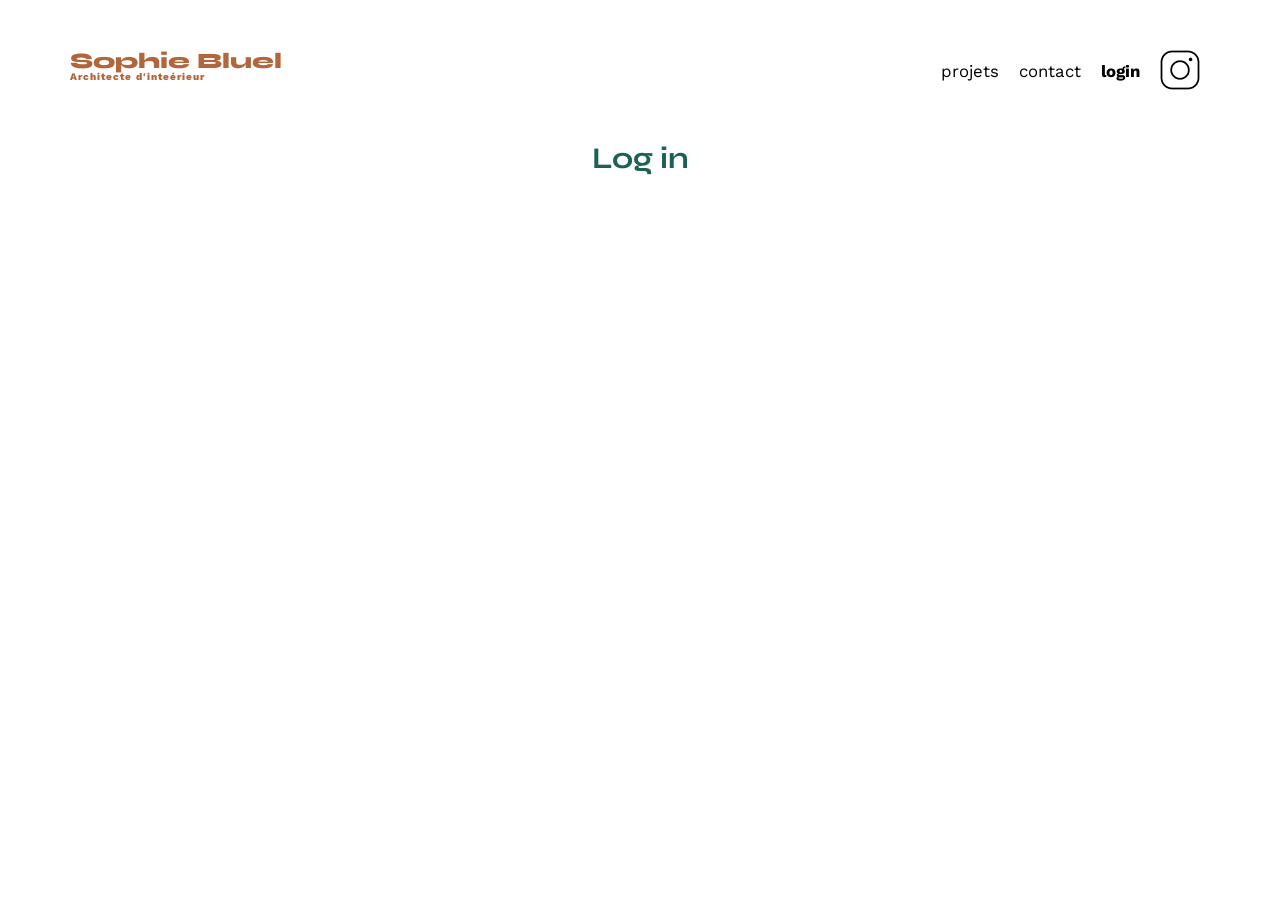
==== FrontEnd/login.html @ c735fb06 "[ADD] beggin of login page" ====
<!DOCTYPE html>
<html lang="fr">
<head>
	<meta charset="UTF-8">
	<title>Sophie Bluel - Architecte d'intérieur</title>
	<meta name="viewport" content="width=device-width, initial-scale=1.0">
	<link rel="preconnect" href="https://fonts.googleapis.com">
	<link rel="preconnect" href="https://fonts.gstatic.com" crossorigin>
	<link href="https://fonts.googleapis.com/css2?family=Syne:wght@700;800&family=Work+Sans&display=swap" rel="stylesheet">
	<meta name="description" content="">
	<link rel="stylesheet" href="./assets/style.css">
</head>
<body>
    <header>
        <h1>Sophie Bluel <span>Architecte d'inteérieur</span></h1>
        <nav>
            <ul>
                <li>projets</li>
                <li>contact</li>
                <li class="log">login</li>
                <li><img src="./assets/icons/instagram.png" alt="Instagram"></li>
            </ul>
        </nav>
    </header>
    <main>
        <section id="login">
		    <h2>Log in</h2>
        </section>
    </main>
</body>
---- FrontEnd/assets/style.css ----
/* http://meyerweb.com/eric/tools/css/reset/
   v2.0 | 20110126
   License: none (public domain)
*/

html, body, div, span, applet, object, iframe,
h1, h2, h3, h4, h5, h6, p, blockquote, pre,
a, abbr, acronym, address, big, cite, code,
del, dfn, em, img, ins, kbd, q, s, samp,
small, strike, strong, sub, sup, tt, var,
b, u, i, center,
dl, dt, dd, ol, ul, li,
fieldset, form, label, legend,
table, caption, tbody, tfoot, thead, tr, th, td,
article, aside, canvas, details, embed,
figure, figcaption, footer, header, hgroup,
menu, nav, output, ruby, section, summary,
time, mark, audio, video {
	margin: 0;
	padding: 0;
	border: 0;
	font-size: 100%;
	font: inherit;
	vertical-align: baseline;
}
/* HTML5 display-role reset for older browsers */
article, aside, details, figcaption, figure,
footer, header, hgroup, menu, nav, section {
	display: block;
}
body {
	line-height: 1;
}
ol, ul {
	list-style: none;
}
blockquote, q {
	quotes: none;
}
blockquote:before, blockquote:after,
q:before, q:after {
	content: '';
	content: none;
}
table {
	border-collapse: collapse;
	border-spacing: 0;
}
/** end reset css**/
body {
	max-width: 1140px;
	margin:auto;
	font-family: 'Work Sans' ;
	font-size: 14px;
}
header {
	display: flex;
	justify-content: space-between;
	margin: 50px 0
}
section {
	margin: 50px 0
}

h1{
	display: flex;
	flex-direction: column;
	font-family: 'Syne';
	font-size: 22px;
	font-weight: 800;
	color: #B1663C
}

h1 > span {
	font-family: 'Work Sans';
	font-size:10px;
	letter-spacing: 0.1em;
;
}

.filtres {
    display: flex;
    align-items: flex-start;
    margin-top: 2%;
    font-weight: bold;
    margin-bottom: 2%;
    list-style: none;
    margin-left: auto;
    margin-right: auto;
	width: 60%;
}

button {
	font-family: 'Syne';
	font-size: 20px;
	color: #1D6154;
	background-color: white;
}

.active {
	background-color: #1D6154;
	color: white;
}

.li_fil {
    display: inline;
    border:1px solid grey;
    border-radius: 20px;
    margin-right: 1%;
    margin-bottom: 1%;
    padding: 1%;
    padding-left: 2%;
    padding-right: 2%;
    margin-left: auto;
    margin-right: auto;
}

.work {
	display: none;
}

.show {
	display: block;
}

h2 {
	font-family: 'Syne';
	font-weight: 700;
	font-size: 30px;
	color: #1D6154
}
nav ul {
	display: flex;
	align-items: center;
	list-style-type: none;

}
nav li {
	padding: 0 10px;
	font-size: 1.2em;
}

li:hover, a:hover {
	color: #B1663C;
}

#introduction {
	display: flex;
	align-items: center;
}
#introduction figure {
	flex: 1
}
#introduction img {
	display: block;
	margin: auto;
	width: 80%;
}

#introduction article {
	flex: 1
}
#introduction h2 {
	margin-bottom: 1em;
}

#introduction p {
	margin-bottom: 0.5em;
}
#portfolio h2, #login h2 {
	text-align: center;
	margin-bottom: 1em;
}
.gallery {
	width: 100%;
	display: grid;
	grid-template-columns: 1fr 1fr 1fr;
	grid-column-gap: 20px;
	grid-row-gap: 20px;
}

.gallery img {
	width: 100%;

}
#contact {
	width: 50%;
margin: auto;
}
#contact > * {
	text-align: center;

}
#contact h2{
	margin-bottom: 20px;
}
#contact form {
	text-align: left;
	margin-top:30px;
	display: flex;
	flex-direction: column;
}

#contact input {
	height: 50px;
	font-size: 1.2em;
	border: none;
	box-shadow: 0px 4px 14px rgba(0, 0, 0, 0.09);
}
#contact label {
	margin: 2em 0 1em 0;
}
#contact textarea {
	border: none;
	box-shadow: 0px 4px 14px rgba(0, 0, 0, 0.09);
}

input[type="submit"]{
	font-family: 'Syne';
	font-weight: 700;
	color: white;
	background-color: #1D6154;
	margin : 2em auto ;
	width: 180px;
	text-align: center;
	border-radius: 60px ;
}

a {
    text-decoration: none;
	color: black;
}

footer nav ul {
	display: flex;
	justify-content: flex-end;
	margin: 2em
}

.log {
	font-weight: bold;
}
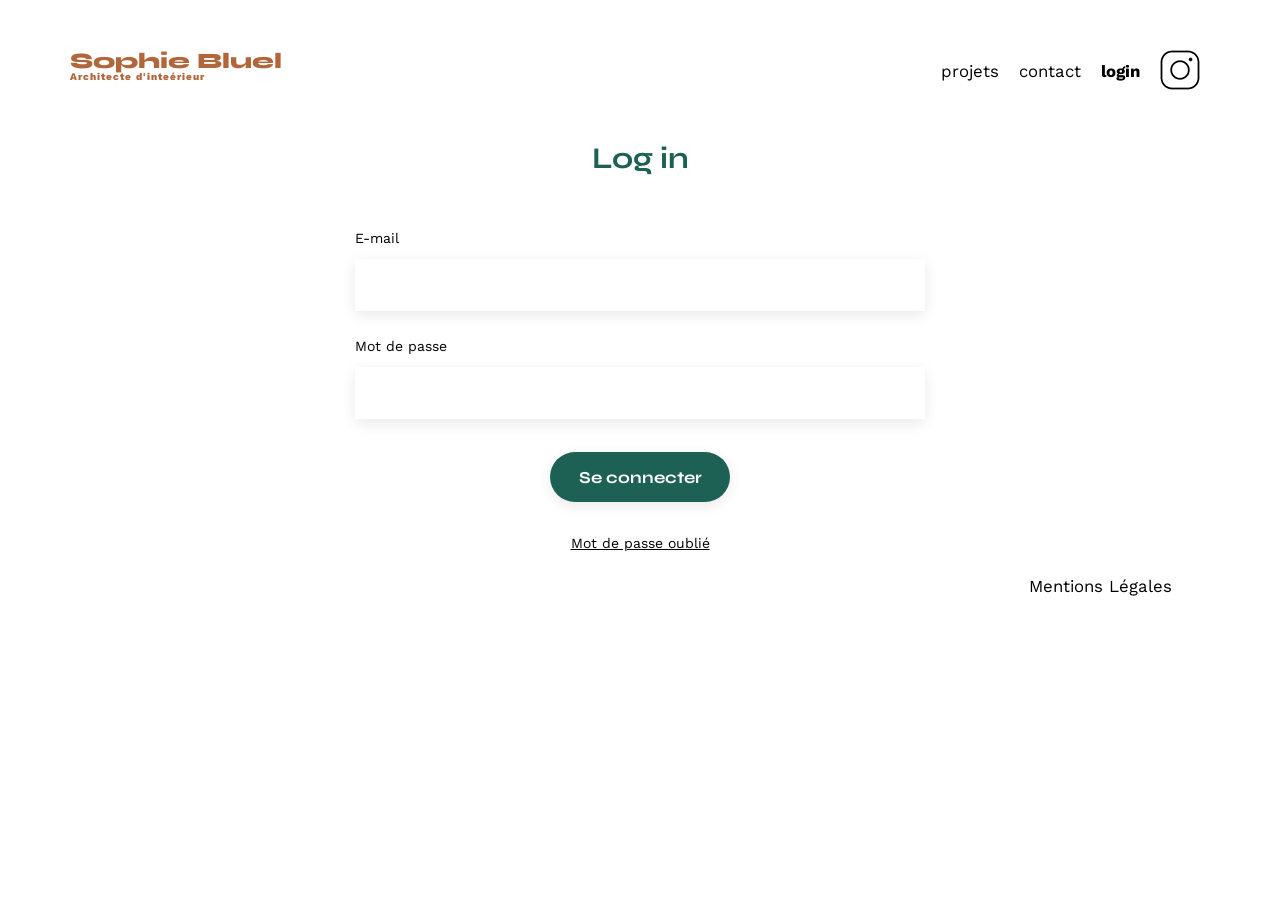
==== commit 02634d12: "[ADD] login page" ====
--- a/FrontEnd/login.html
+++ b/FrontEnd/login.html
@@ -25,6 +25,21 @@
     <main>
         <section id="login">
 		    <h2>Log in</h2>
+            <form class="input">
+                <label for="email">E-mail</label>
+                <input type="email">
+                <label for="password">Mot de passe</label>
+                <input type="password">
+                <input type="submit" value="Se connecter">
+                <a class="forgot-pass">Mot de passe oublié</a>
+            </form>
         </section>
     </main>
+    <footer>
+        <nav>
+            <ul>
+                <li>Mentions Légales</li>
+            </ul>
+        </nav>
+    </footer>
 </body>
--- a/FrontEnd/assets/style.css
+++ b/FrontEnd/assets/style.css
@@ -183,31 +183,31 @@
 	width: 100%;
 
 }
-#contact {
+#contact, #login {
 	width: 50%;
 margin: auto;
 }
-#contact > * {
+#contact > *, #login > * {
 	text-align: center;
 
 }
-#contact h2{
+#contact h2, #login > * {
 	margin-bottom: 20px;
 }
-#contact form {
+#contact form, #login form {
 	text-align: left;
 	margin-top:30px;
 	display: flex;
 	flex-direction: column;
 }
 
-#contact input {
+#contact input, #login input {
 	height: 50px;
 	font-size: 1.2em;
 	border: none;
 	box-shadow: 0px 4px 14px rgba(0, 0, 0, 0.09);
 }
-#contact label {
+#contact label, #login label {
 	margin: 2em 0 1em 0;
 }
 #contact textarea {
@@ -239,4 +239,9 @@
 
 .log {
 	font-weight: bold;
+}
+
+.forgot-pass {
+	text-decoration:underline;
+	margin: auto;
 }
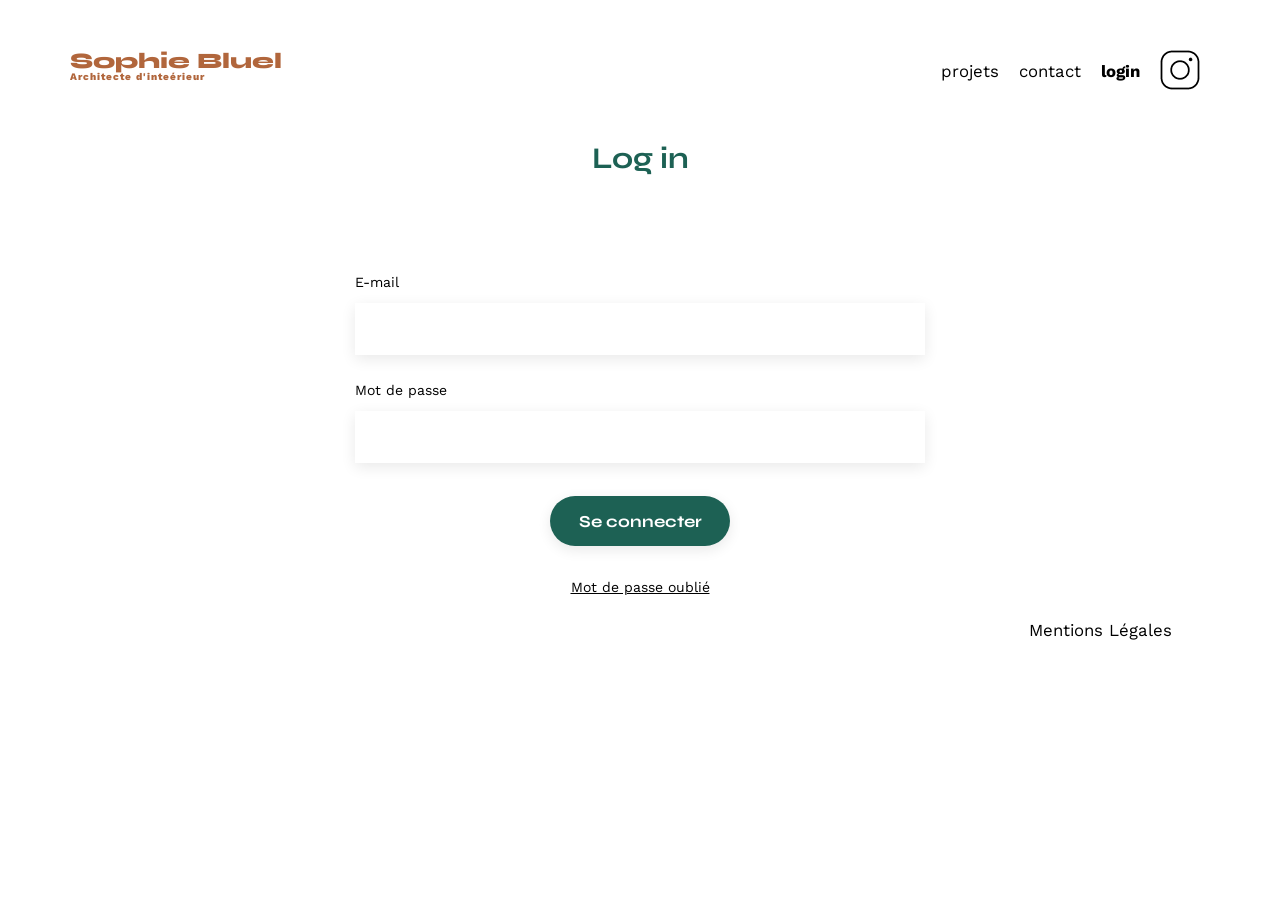
==== commit 259e7a2f: "[add] login page functionnal" ====
--- a/FrontEnd/login.html
+++ b/FrontEnd/login.html
@@ -25,12 +25,13 @@
     <main>
         <section id="login">
 		    <h2>Log in</h2>
+            <p id="login-error-msg">Invalid username <span id="error-msg-second-line">and/or password</span></p>
             <form class="input">
                 <label for="email">E-mail</label>
-                <input type="email">
+                <input class="log-mail" type="email" name="username" required>
                 <label for="password">Mot de passe</label>
-                <input type="password">
-                <input type="submit" value="Se connecter">
+                <input class="log-pass" type="password" name="password" required>
+                <input class="submit" type="submit" value="Se connecter">
                 <a class="forgot-pass">Mot de passe oublié</a>
             </form>
         </section>
@@ -42,4 +43,5 @@
             </ul>
         </nav>
     </footer>
+    <script type="text/javascript" src="login.js"></script>
 </body>
--- a/FrontEnd/assets/style.css
+++ b/FrontEnd/assets/style.css
@@ -241,6 +241,11 @@
 	font-weight: bold;
 }
 
+#login-error-msg {
+	color: red;
+	opacity: 0;
+}
+
 .forgot-pass {
 	text-decoration:underline;
 	margin: auto;
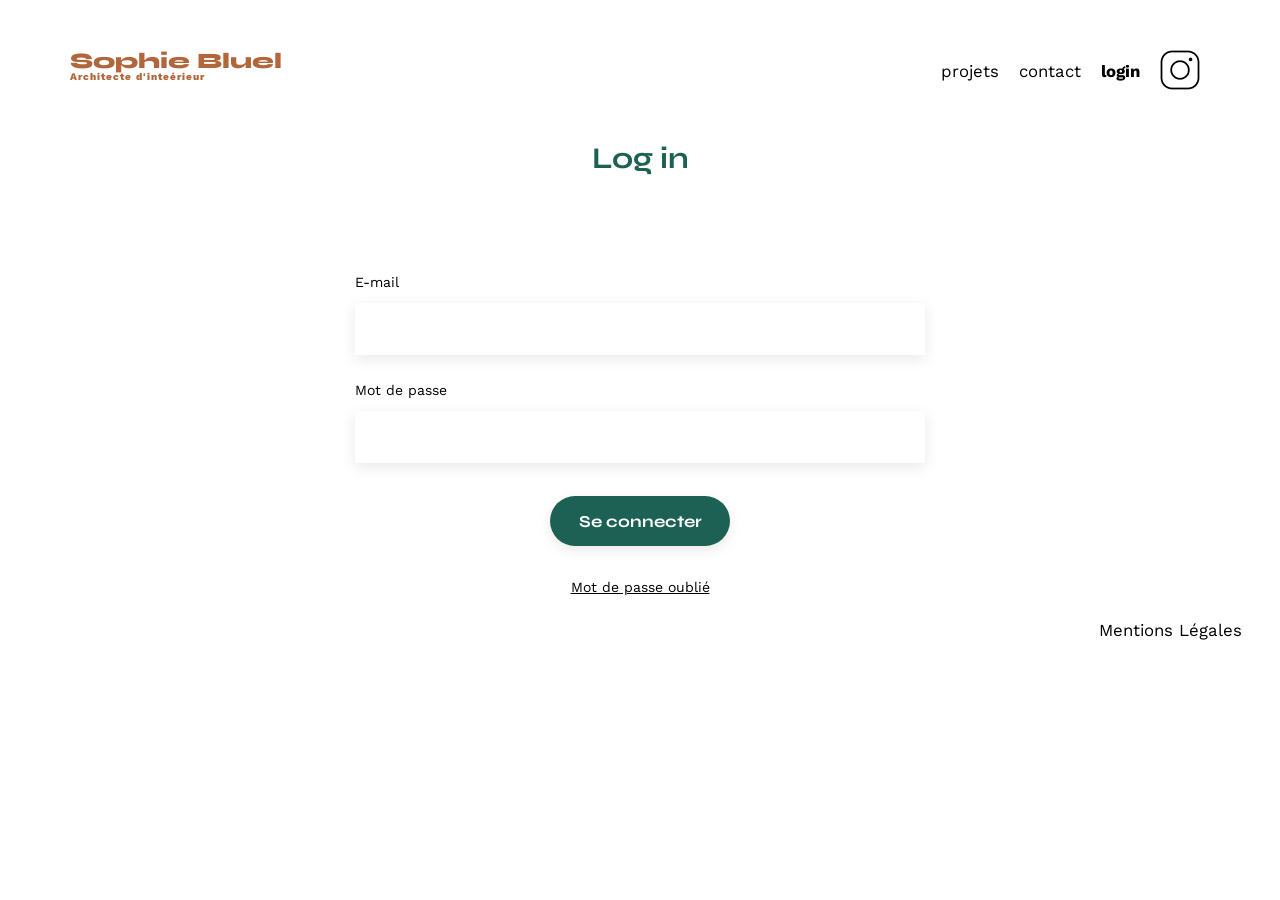
==== commit 20a1799a: "[ADD] modif" ====
--- a/FrontEnd/login.html
+++ b/FrontEnd/login.html
@@ -11,7 +11,7 @@
 	<link rel="stylesheet" href="./assets/style.css">
 </head>
 <body>
-    <header>
+    <header class="div_head">
         <h1>Sophie Bluel <span>Architecte d'inteérieur</span></h1>
         <nav>
             <ul>
@@ -25,7 +25,7 @@
     <main>
         <section id="login">
 		    <h2>Log in</h2>
-            <p id="login-error-msg">Invalid username <span id="error-msg-second-line">and/or password</span></p>
+            <p class="login-error-msg">Invalid username <span id="error-msg-second-line">and/or password</span></p>
             <form class="input">
                 <label for="email">E-mail</label>
                 <input class="log-mail" type="email" name="username" required>
--- a/FrontEnd/assets/style.css
+++ b/FrontEnd/assets/style.css
@@ -3,19 +3,87 @@
    License: none (public domain)
 */
 
-html, body, div, span, applet, object, iframe,
-h1, h2, h3, h4, h5, h6, p, blockquote, pre,
-a, abbr, acronym, address, big, cite, code,
-del, dfn, em, img, ins, kbd, q, s, samp,
-small, strike, strong, sub, sup, tt, var,
-b, u, i, center,
-dl, dt, dd, ol, ul, li,
-fieldset, form, label, legend,
-table, caption, tbody, tfoot, thead, tr, th, td,
-article, aside, canvas, details, embed,
-figure, figcaption, footer, header, hgroup,
-menu, nav, output, ruby, section, summary,
-time, mark, audio, video {
+html,
+body,
+div,
+span,
+applet,
+object,
+iframe,
+h1,
+h2,
+h3,
+h4,
+h5,
+h6,
+p,
+blockquote,
+pre,
+a,
+abbr,
+acronym,
+address,
+big,
+cite,
+code,
+del,
+dfn,
+em,
+img,
+ins,
+kbd,
+q,
+s,
+samp,
+small,
+strike,
+strong,
+sub,
+sup,
+tt,
+var,
+b,
+u,
+i,
+center,
+dl,
+dt,
+dd,
+ol,
+ul,
+li,
+fieldset,
+form,
+label,
+legend,
+table,
+caption,
+tbody,
+tfoot,
+thead,
+tr,
+th,
+td,
+article,
+aside,
+canvas,
+details,
+embed,
+figure,
+figcaption,
+footer,
+header,
+hgroup,
+menu,
+nav,
+output,
+ruby,
+section,
+summary,
+time,
+mark,
+audio,
+video {
 	margin: 0;
 	padding: 0;
 	border: 0;
@@ -23,46 +91,75 @@
 	font: inherit;
 	vertical-align: baseline;
 }
+
 /* HTML5 display-role reset for older browsers */
-article, aside, details, figcaption, figure,
-footer, header, hgroup, menu, nav, section {
+article,
+aside,
+details,
+figcaption,
+figure,
+footer,
+header,
+hgroup,
+menu,
+nav,
+section {
 	display: block;
 }
+
 body {
 	line-height: 1;
 }
-ol, ul {
+
+ol,
+ul {
 	list-style: none;
 }
-blockquote, q {
+
+blockquote,
+q {
 	quotes: none;
 }
-blockquote:before, blockquote:after,
-q:before, q:after {
+
+blockquote:before,
+blockquote:after,
+q:before,
+q:after {
 	content: '';
 	content: none;
 }
+
 table {
 	border-collapse: collapse;
 	border-spacing: 0;
 }
+
 /** end reset css**/
 body {
+	margin: auto;
+	font-family: 'Work Sans';
+	font-size: 14px;
+}
+
+.div_head {
 	max-width: 1140px;
-	margin:auto;
-	font-family: 'Work Sans' ;
-	font-size: 14px;
-}
-header {
+	margin: auto;
 	display: flex;
 	justify-content: space-between;
-	margin: 50px 0
-}
+	margin-top: 50px;
+	margin-bottom: 50px;
+}
+
+main {
+	max-width: 1140px;
+	margin: auto;
+}
+
 section {
 	margin: 50px 0
 }
 
-h1{
+h1 {
 	display: flex;
 	flex-direction: column;
 	font-family: 'Syne';
@@ -71,22 +168,21 @@
 	color: #B1663C
 }
 
-h1 > span {
+h1>span {
 	font-family: 'Work Sans';
-	font-size:10px;
+	font-size: 10px;
 	letter-spacing: 0.1em;
-;
+	;
 }
 
 .filtres {
-    display: flex;
-    align-items: flex-start;
-    margin-top: 2%;
-    font-weight: bold;
-    margin-bottom: 2%;
-    list-style: none;
-    margin-left: auto;
-    margin-right: auto;
+	display: flex;
+	align-items: flex-start;
+	font-weight: bold;
+	margin-bottom: 20px;
+	list-style: none;
+	margin-left: auto;
+	margin-right: auto;
 	width: 60%;
 }
 
@@ -103,24 +199,20 @@
 }
 
 .li_fil {
-    display: inline;
-    border:1px solid grey;
-    border-radius: 20px;
-    margin-right: 1%;
-    margin-bottom: 1%;
-    padding: 1%;
-    padding-left: 2%;
-    padding-right: 2%;
-    margin-left: auto;
-    margin-right: auto;
+	display: inline;
+	border: 1px solid grey;
+	border-radius: 20px;
+	margin-right: 1%;
+	margin-bottom: 1%;
+	padding: 1%;
+	padding-left: 2%;
+	padding-right: 2%;
+	margin-left: auto;
+	margin-right: auto;
 }
 
 .work {
 	display: none;
-}
-
-.show {
-	display: block;
 }
 
 h2 {
@@ -129,28 +221,33 @@
 	font-size: 30px;
 	color: #1D6154
 }
+
 nav ul {
 	display: flex;
 	align-items: center;
 	list-style-type: none;
 
 }
+
 nav li {
 	padding: 0 10px;
 	font-size: 1.2em;
 }
 
-li:hover, a:hover {
+li:hover,
+a:hover {
 	color: #B1663C;
 }
 
 #introduction {
-	display: flex;
+	display: block;
 	align-items: center;
 }
+
 #introduction figure {
 	flex: 1
 }
+
 #introduction img {
 	display: block;
 	margin: auto;
@@ -160,6 +257,7 @@
 #introduction article {
 	flex: 1
 }
+
 #introduction h2 {
 	margin-bottom: 1em;
 }
@@ -167,10 +265,13 @@
 #introduction p {
 	margin-bottom: 0.5em;
 }
-#portfolio h2, #login h2 {
+
+#portfolio h2,
+#login h2 {
 	text-align: center;
 	margin-bottom: 1em;
 }
+
 .gallery {
 	width: 100%;
 	display: grid;
@@ -179,55 +280,136 @@
 	grid-row-gap: 20px;
 }
 
-.gallery img {
+.gallery_popup {
+	width: 75%;
+	margin: auto;
+	display: grid;
+	grid-template-columns: 1fr 1fr 1fr 1fr 1fr;
+	grid-row-gap: 10px;
+	grid-column-gap: 10px;
+	padding-bottom: 40px;
+	border-bottom: solid 1px #B3B3B3;
+}
+
+.gallery img,
+.gallery_popup img {
 	width: 100%;
-
-}
-#contact, #login {
+}
+
+.gallery_popup figure {
+	text-align: start;
+}
+
+.gallery_popup figcaption {
+	width: fit-content;
+	font-size: 0.8em;
+}
+
+#contact,
+#login {
 	width: 50%;
-margin: auto;
-}
-#contact > *, #login > * {
+	margin: auto;
+}
+
+#add {
+	width: 75%;
+	margin: auto;
+}
+
+#contact>*,
+#add>*,
+#login>* {
 	text-align: center;
 
 }
-#contact h2, #login > * {
+
+#contact h2,
+#add>*,
+#login>* {
 	margin-bottom: 20px;
 }
-#contact form, #login form {
+
+#contact form,
+#add form,
+#login form {
 	text-align: left;
-	margin-top:30px;
+	margin-top: 30px;
 	display: flex;
 	flex-direction: column;
 }
 
-#contact input, #login input {
+#contact input,
+#add input,
+#add select,
+#login input {
 	height: 50px;
 	font-size: 1.2em;
 	border: none;
 	box-shadow: 0px 4px 14px rgba(0, 0, 0, 0.09);
 }
-#contact label, #login label {
+
+#add input,
+#add select {
+	height: 40px;
+	background-color: white;
+}
+
+#add label,
+#add select {
+	font-family: 'Work Sans';
+}
+
+#contact label,
+#add label,
+#login label {
 	margin: 2em 0 1em 0;
 }
+
 #contact textarea {
 	border: none;
 	box-shadow: 0px 4px 14px rgba(0, 0, 0, 0.09);
 }
 
-input[type="submit"]{
+input[type="submit"] {
 	font-family: 'Syne';
 	font-weight: 700;
 	color: white;
 	background-color: #1D6154;
-	margin : 2em auto ;
+	margin: 2em auto;
 	width: 180px;
 	text-align: center;
-	border-radius: 60px ;
+	border-radius: 60px;
+}
+
+.add {
+	height: 30px;
+	width: 35%;
+	font-size: 0.8em;
+	border: none;
+	box-shadow: 0px 4px 14px rgba(0, 0, 0, 0.09);
+}
+
+#add input[type="file"] {
+	opacity: 0;
+	height: 10px;
+}
+
+#add label[for="image_uploads"] {
+	margin: auto;
+	display: block;
+	font-family: 'Work Sans';
+	color: #306685;
+	background-color: #CBD6DC;
+	margin: 2em 0 0 0 0;
+	width: 180px;
+	text-align: center;
+	border-radius: 60px;
+	padding-top: 10px;
+	padding-bottom: 10px;
 }
 
 a {
-    text-decoration: none;
+	text-decoration: none;
 	color: black;
 }
 
@@ -237,16 +419,202 @@
 	margin: 2em
 }
 
+.dad_popup {
+	position: fixed;
+	display: none;
+	width: 100%;
+	height: 100%;
+	background-color: rgba(0, 0, 0, 0.5);
+	align-items: center;
+	justify-content: center;
+	text-align: center;
+}
+
+.add_image {
+	font-family: 'Work Sans';
+	background-color: #E8F1F7;
+	border-radius: 3px;
+	text-align: center;
+}
+
+.add_image p {
+	color: #444444;
+	font-size: 10px;
+	margin-top: 10px;
+}
+
+.popup {
+	position: fixed;
+	background-color: white;
+	border-radius: 10px;
+	left: 30%;
+	width: 40%;
+}
+
+h3 {
+	margin-top: 40px;
+	margin-bottom: 40px;
+	font-size: 1.3em;
+}
+
+.fa-xmark {
+	float: right;
+	margin-right: 30px;
+	margin-top: 20px;
+}
+
+.fa-arrow-left {
+	float: left;
+	margin-left: 30px;
+	margin-top: 20px;
+	display: none;
+}
+
 .log {
 	font-weight: bold;
 }
 
-#login-error-msg {
-	color: red;
+.edit-head {
+	margin: auto;
+	padding: 10px;
+	background: black;
+	color: white;
+}
+
+.edit {
+	display: none;
+}
+
+.login-error-msg {
+	color: #D65353;
 	opacity: 0;
 }
 
+.token-error-msg, .content-error-msg {
+	color: #D65353;
+	display: none;
+}
+
+.supp {
+	color: #D65353;
+	font-size: 0.8em;
+	margin-bottom: 30px;
+}
+
+.fa-trash-can {
+	background-color: black;
+	color: white;
+	font-size: 0.6em;
+	padding: 5px;
+	border-radius: 2px;
+	position: absolute;
+	z-index: 8;
+	margin-top: 5px;
+	margin-left: 45px;
+}
+
 .forgot-pass {
-	text-decoration:underline;
-	margin: auto;
-}+	text-decoration: underline;
+	margin: auto;
+}
+
+.mode_edition {
+	display: flex;
+	margin: auto;
+}
+
+.editing {
+	display: flex;
+	margin: auto;
+	width: 30%;
+}
+
+i {
+	margin-right: 5px;
+}
+
+.add_image img {
+	margin: 0;
+	padding: 0;
+	max-height: 150px;
+}
+
+.publish {
+	margin: auto;
+	background: white;
+	border-radius: 30px;
+	padding: 10px;
+	color: black;
+}
+
+.modify {
+	width: 90%;
+	margin: auto;
+	margin-top: 10px;
+}
+
+.ajout {
+	display: none;
+}
+
+.modify_bis {
+	margin: auto;
+	margin-bottom: 35px;
+}
+
+.modify_tres {
+	margin-bottom: 20px;
+}
+
+.show {
+	display: block;
+}
+
+.show_flex {
+	display: flex;
+}
+
+.my_project {
+	margin: auto;
+}
+
+.div_proj {
+	margin: auto;
+	display: flex;
+	width: 30%;
+}
+
+.not_show {
+	display: none;
+	margin-bottom: 40px;
+}
+
+#add input[class="valid grey"], input[class="add"] {
+	height: 30px;
+	width: 45%;
+	font-size: 0.8em;
+}
+
+.fa-image {
+	color: #B9C5CC;
+	font-size: 4em;
+	margin-top: 15px;
+	margin-bottom: 20px;
+}
+
+#add .div_input {
+	display: grid;
+	padding-bottom: 30px;
+	border-bottom: solid 1px #B3B3B3;
+}
+
+#add input[class="valid grey"] {
+	background-color: #A7A7A7;
+}
+
+#add input[class="valid green"] {
+	background-color: #1D6154;
+	height: 30px;
+	width: 45%;
+	font-size: 0.8em;
+}
